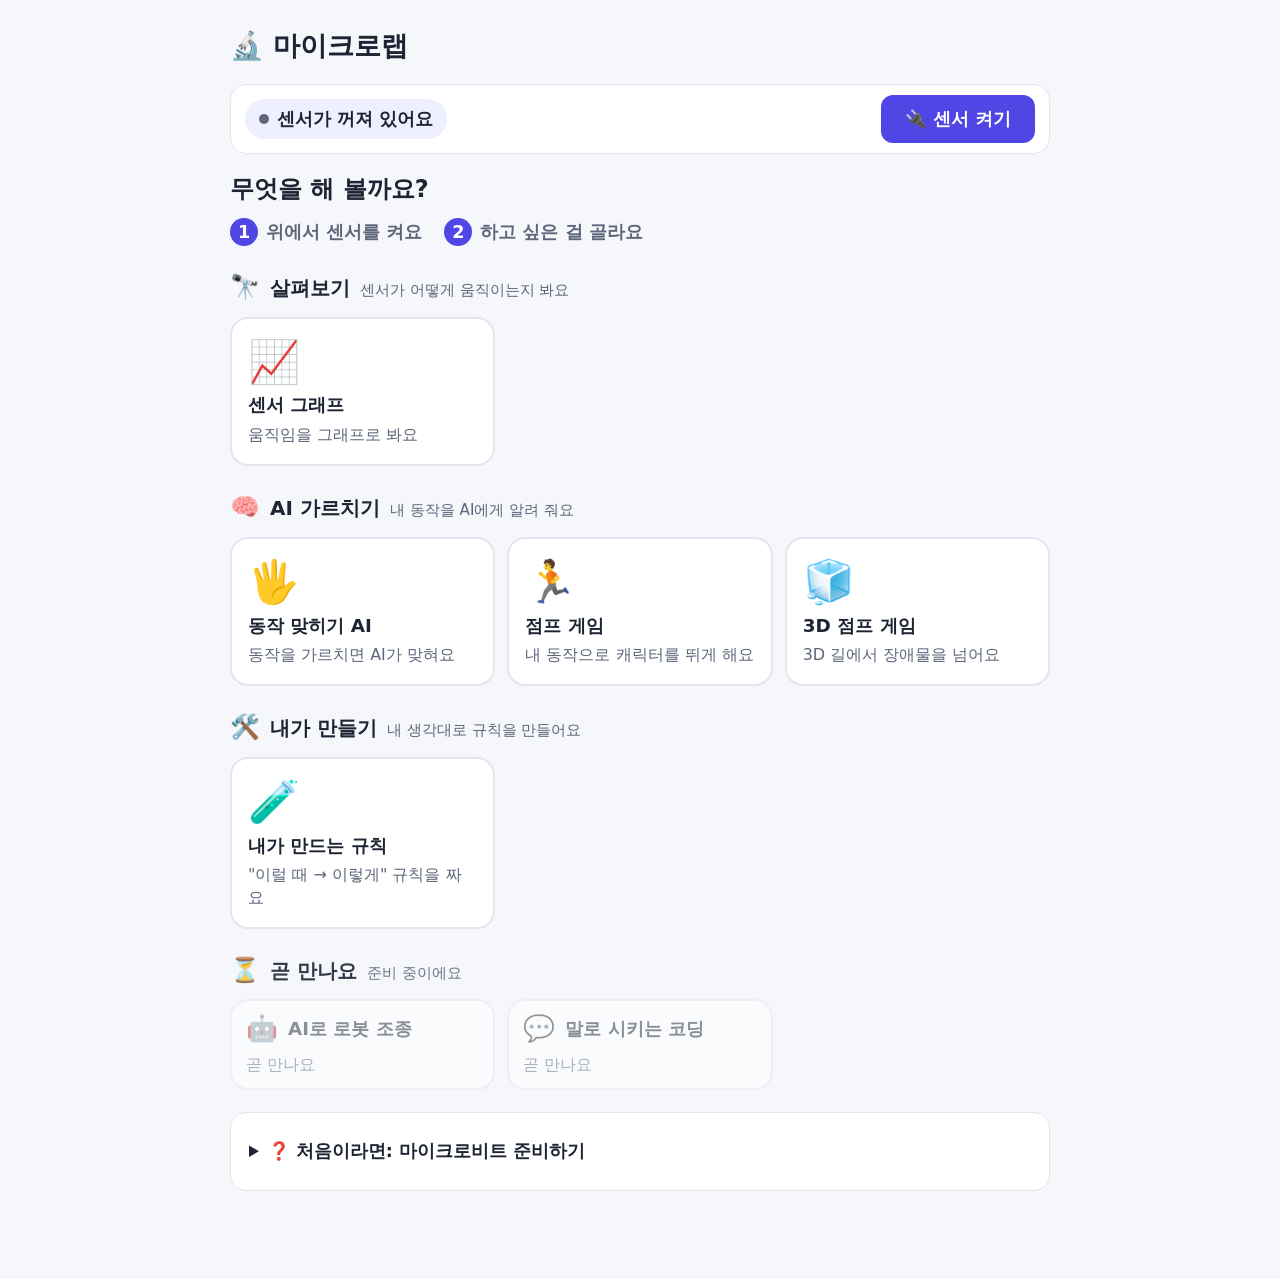
==== index.html @ 7e8e9c6b "microlab 첫 올리기 Co-Authored-By: Claude Sonnet 5.5 <noreply@anthropic.com>" ====
<!doctype html>
<html lang="ko">
<head>
<meta charset="utf-8">
<meta name="viewport" content="width=device-width, initial-scale=1">
<title>마이크로랩</title>
<link rel="stylesheet" href="css/style.css">
</head>
<body>
<main>
  <header class="app-head">
    <h1><a href="#/">🔬 마이크로랩</a></h1>
    <a id="crumb" class="crumb" href="#/" hidden>← 처음으로</a>
  </header>

  <section class="sensorbar" aria-label="센서 켜기">
    <div class="sensorbar-row">
      <span id="status" class="status" role="status">센서가 꺼져 있어요</span>
      <button id="btn-start" class="start-btn" aria-expanded="false" aria-controls="connect-pick">🔌 센서 켜기</button>
      <button id="btn-disconnect" class="ghost" hidden>연결 끊기</button>
    </div>
    <div id="connect-pick" class="connect-pick" hidden>
      <p class="pick-title">어떻게 켤까요?</p>
      <div class="pick-grid">
        <button id="btn-connect" class="pick"><span class="em">🔌</span><b>USB로 켜기</b><small>케이블로 연결해요</small></button>
        <button id="btn-ble" class="pick"><span class="em">📶</span><b>블루투스로 켜기</b><small>선 없이 연결해요 (v2만)</small></button>
        <button id="btn-sim" class="pick"><span class="em">🖱️</span><b>마우스로 해 보기</b><small>마이크로비트가 없어도 돼요</small></button>
      </div>
    </div>
  </section>
  <div id="msg" class="msg" role="status" hidden></div>
  <div id="sim-float" class="pad-float" hidden>
    <div class="pad-bar" id="pad-bar">🖱️ 연습 판 <button id="pad-fold" type="button" aria-expanded="true">접기</button></div>
    <div id="sim-pad" class="pad">
      <div class="pad-hint" id="pad-hint">🖱️ 여기서 마우스를<br>움직여 봐요</div>
      <div class="pad-scene" aria-hidden="true"><div class="pad-board" id="pad-board"><i class="btn-a"></i><i class="btn-b"></i></div></div>
      <div class="pad-dot" id="pad-dot" aria-hidden="true"></div>
      <div class="pad-state" id="pad-state" role="status">판 밖이에요 · 센서는 가만히 있어요</div>
    </div>
  </div>

  <div id="view"></div>

  <details id="setup" class="card">
    <summary>❓ 처음이라면: 마이크로비트 준비하기</summary>
    <ol>
      <li><a href="firmware/microlab.hex" download="microlab.hex">📥 프로그램 파일(microlab.hex) 받기</a>를 눌러 파일을 받아요.</li>
      <li>받은 파일을 마이크로비트(MICROBIT 드라이브)에 끌어다 놓아요. 화면에 하트가 깜빡이면 성공이에요.</li>
      <li>USB 케이블로 컴퓨터와 연결해요. (충전만 되는 케이블은 안 돼요)</li>
      <li>크롬이나 엣지에서 위의 "센서 켜기 → USB로 켜기"를 누르고 목록에서 마이크로비트를 골라요.</li>
    </ol>
    <p><b>📶 선 없이 쓰고 싶다면 (micro:bit v2만 가능)</b></p>
    <ol>
      <li><a href="firmware/microlab-ble.hex" download="microlab-ble.hex">📥 블루투스용 파일(microlab-ble.hex) 받기</a>를 눌러 마이크로비트(MICROBIT 드라이브)에 끌어다 놓아요.</li>
      <li>건전지 팩을 연결하고 켜요. (USB 케이블은 빼도 돼요)</li>
      <li>컴퓨터의 블루투스를 켜고, 크롬이나 엣지에서 위의 "센서 켜기 → 블루투스로 켜기"를 눌러 목록에서 "BBC micro:bit"를 골라요. 연결되면 하트가 깜빡여요.</li>
    </ol>
    <p class="small">컴퓨터가 괜찮은지 궁금하면 <a href="tools/device-check/">기기 점검 페이지</a>를 열어 보세요.</p>
  </details>
</main>
<script type="module" src="js/app.js"></script>
</body>
</html>
---- css/style.css ----
:root {
  --bg: #f6f7fb; --card: #fff; --text: #1d2433; --sub: #5d667a; --line: #e3e6ef;
  --ok: #16a34a; --warn: #d97706; --bad: #dc2626; --accent: #4f46e5; --accent-soft: #eef0ff;
}
@media (prefers-color-scheme: dark) {
  :root { --bg: #12141c; --card: #1b1e29; --text: #eceef5; --sub: #a0a8bd; --line: #2b3042;
    --accent: #818cf8; --accent-soft: #232748; }
}
* { box-sizing: border-box; }
body {
  margin: 0; padding: 24px 16px 72px; background: var(--bg); color: var(--text);
  font-family: -apple-system, "Apple SD Gothic Neo", "Noto Sans KR", system-ui, sans-serif;
  font-size: 1.1rem; line-height: 1.6;
}
main { max-width: 820px; margin: 0 auto; }
h1 { font-size: 1.7rem; margin: 0 0 4px; }
h2 { font-size: 1.2rem; margin: 0 0 10px; }
.lead { color: var(--sub); margin: 0 0 18px; }
.card { background: var(--card); border: 1px solid var(--line); border-radius: 16px; padding: 18px; margin-bottom: 16px; }

/* 단계 표시 */
.steps { display: grid; grid-template-columns: repeat(4, 1fr); gap: 8px; list-style: none; padding: 0; margin: 0 0 16px; }
.steps li { background: var(--card); border: 1px solid var(--line); border-radius: 12px; padding: 10px 6px;
  text-align: center; font-size: .95rem; color: var(--sub); }
.steps li b { display: block; font-size: 1.3rem; }
.steps li.current { border: 2px solid var(--accent); background: var(--accent-soft); color: var(--text); }
.steps li.locked { opacity: .55; }
.steps small { display: block; font-size: .75rem; }

/* 버튼 */
.actions { display: flex; flex-wrap: wrap; gap: 10px; margin-bottom: 12px; }
button {
  font: inherit; font-weight: 600; min-height: 48px; padding: 10px 20px; border-radius: 12px;
  border: 0; background: var(--accent); color: #fff; cursor: pointer;
}
button.ghost { background: transparent; color: var(--accent); border: 2px solid var(--accent); }
button:disabled { opacity: .45; cursor: default; }
button:focus-visible, summary:focus-visible { outline: 3px solid var(--accent); outline-offset: 2px; }

/* 상태 */
.status { display: inline-flex; align-items: center; gap: 8px; padding: 6px 14px; border-radius: 999px;
  background: var(--accent-soft); font-weight: 600; margin-bottom: 12px; }
.status::before { content: ""; width: 10px; height: 10px; border-radius: 50%; background: var(--sub); }
.status.on::before { background: var(--ok); }
.status.err::before { background: var(--bad); }
.msg { margin: 8px 0 12px; padding: 10px 14px; border-radius: 10px; background: var(--accent-soft); }
.msg.warn { border-left: 5px solid var(--warn); }
.msg.bad { border-left: 5px solid var(--bad); }

/* 그래프 */
canvas { width: 100%; height: 240px; display: block; background: var(--card); border: 1px solid var(--line); border-radius: 12px; }
.legend { display: flex; flex-wrap: wrap; gap: 6px 18px; margin: 10px 0 0; font-size: .95rem; }
.legend span::before { content: ""; display: inline-block; width: 14px; height: 4px; border-radius: 2px;
  margin-right: 6px; vertical-align: middle; background: var(--c); }
.legend b { font-family: ui-monospace, Menlo, monospace; display: inline-block; min-width: 4.5ch; text-align: right; }
.rate { color: var(--sub); font-size: .9rem; margin-top: 4px; }

/* 연습 모드 판 */
.pad { height: 220px; border: 3px dashed var(--accent); border-radius: 16px; background: var(--accent-soft);
  display: grid; place-items: center; text-align: center; color: var(--sub); margin-bottom: 12px; touch-action: none; user-select: none; }

details { margin-top: 8px; }
summary { cursor: pointer; font-weight: 600; padding: 6px 0; }
details ol { margin: 8px 0 0; padding-left: 22px; }
details li { margin-bottom: 6px; }
.small { color: var(--sub); font-size: .9rem; }
a { color: var(--accent); }

/* 앱 머리글, 연결 바 */
.app-head { display: flex; align-items: baseline; flex-wrap: wrap; gap: 4px 14px; margin-bottom: 12px; }
.app-head h1 a { color: inherit; text-decoration: none; }
.crumb { font-size: .95rem; }
[hidden] { display: none !important; }
/* 센서 켜기 바: 어느 화면에서나 맨 위에 얇게 */
.sensorbar { background: var(--card); border: 1px solid var(--line); border-radius: 16px; padding: 10px 14px; margin-bottom: 16px; }
.sensorbar-row { display: flex; flex-wrap: wrap; align-items: center; gap: 8px 12px; }
.sensorbar .status { margin-bottom: 0; }
.sensorbar .status.on { background: rgba(22, 163, 74, .16); }
.sensorbar .status.err { background: rgba(220, 38, 38, .14); }
.sensorbar .start-btn { margin-left: auto; font-size: 1.1rem; padding: 10px 24px; }
.sensorbar .start-btn[aria-expanded="true"] { background: var(--accent-soft); color: var(--accent); box-shadow: inset 0 0 0 2px var(--accent); }
.sensorbar #btn-disconnect { margin-left: auto; min-height: 40px; padding: 6px 16px; }
.connect-pick { margin-top: 12px; padding-top: 12px; border-top: 1px dashed var(--line); }
.pick-title { margin: 0 0 8px; font-weight: 700; }
.pick-grid { display: grid; grid-template-columns: repeat(3, 1fr); gap: 10px; }
button.pick { display: flex; flex-direction: column; align-items: center; gap: 2px; padding: 14px 10px; min-height: 110px;
  background: var(--accent-soft); color: var(--text); border: 2px solid transparent; text-align: center; }
button.pick:hover { border-color: var(--accent); }
button.pick .em { font-size: 2rem; line-height: 1.2; }
button.pick small { color: var(--sub); font-weight: 400; font-size: .9rem; line-height: 1.3; }
@media (max-width: 560px) {
  .pick-grid { grid-template-columns: 1fr; }
  button.pick { flex-direction: row; justify-content: flex-start; gap: 12px; min-height: 64px; text-align: left; padding: 10px 14px; }
  button.pick .em { font-size: 1.8rem; }
  button.pick b, button.pick small { display: block; }
  .sensorbar .start-btn, .sensorbar #btn-disconnect { margin-left: 0; }
}

/* 홈: 묶음과 모드 카드 */
.home-title { font-size: 1.5rem; margin: 4px 0 10px; }
.howto { display: flex; flex-wrap: wrap; gap: 8px 22px; list-style: none; padding: 0; margin: 0 0 22px; color: var(--sub); }
.howto li { display: flex; align-items: center; gap: 8px; font-weight: 600; }
.howto b { display: grid; place-items: center; width: 28px; height: 28px; border-radius: 50%; background: var(--accent); color: #fff; }
.group { margin-bottom: 22px; }
.group-head { display: flex; flex-wrap: wrap; align-items: baseline; gap: 2px 10px; margin-bottom: 10px; }
.group-head .em { font-size: 1.5rem; }
.group-head h3 { margin: 0; font-size: 1.25rem; }
.group-head small { color: var(--sub); font-size: .95rem; }
.modes { display: grid; grid-template-columns: repeat(auto-fill, minmax(220px, 1fr)); gap: 12px; }
.mode-card { display: flex; flex-direction: column; gap: 4px; padding: 18px 16px; min-height: 140px; border-radius: 18px;
  background: var(--card); border: 2px solid var(--line); color: var(--text); text-decoration: none; }
a.mode-card:hover { border-color: var(--accent); background: var(--accent-soft); transform: translateY(-2px); }
a.mode-card { transition: transform .12s, background .12s, border-color .12s; }
a.mode-card:focus-visible { outline: 3px solid var(--accent); outline-offset: 2px; }
.mode-card .em { font-size: 2.6rem; line-height: 1.2; }
.mode-card b { font-size: 1.15rem; }
.mode-card small { color: var(--sub); font-size: 1rem; line-height: 1.4; }
.mode-card.locked { opacity: .55; }
.group-soon { opacity: .9; }
.group-soon .mode-card { min-height: 0; padding: 12px 14px; flex-direction: row; align-items: center; gap: 10px; flex-wrap: wrap; }
.group-soon .mode-card .em { font-size: 1.6rem; }

/* 제스처 모드 */
.gest-row { display: flex; flex-wrap: wrap; align-items: center; justify-content: space-between; gap: 8px 12px;
  padding: 10px 0; border-bottom: 1px solid var(--line); }
.gest-name { display: flex; flex-direction: column; }
.gest-add { display: flex; flex-wrap: wrap; gap: 10px; margin-top: 12px; }
input[type=text], select { font: inherit; min-height: 44px; padding: 6px 12px; border-radius: 10px;
  border: 2px solid var(--line); background: var(--card); color: var(--text); }
input[type=text] { flex: 1 1 200px; }
.act-row { display: flex; align-items: center; gap: 10px; margin-bottom: 8px; }
.act-row input[type=checkbox] { width: 22px; height: 22px; }
.score { font-size: 2.4rem; font-weight: 800; }
.score.good { color: var(--ok); }
.score.low { color: var(--warn); }
.tablewrap { overflow-x: auto; }
table.matrix { border-collapse: collapse; margin: 8px 0; }
table.matrix th, table.matrix td { border: 1px solid var(--line); padding: 6px 12px; text-align: center; }
table.matrix td.hit { background: rgba(22, 163, 74, .18); font-weight: 700; }
table.matrix td.miss { background: rgba(220, 38, 38, .2); font-weight: 700; }
.live-label { font-size: 2.2rem; font-weight: 800; min-height: 3.2rem; }
.live-label.unknown { color: var(--sub); }
.bar { height: 14px; border-radius: 7px; background: var(--accent-soft); overflow: hidden; margin: 6px 0; }
.bar i { display: block; height: 100%; width: 0; background: var(--accent); transition: width .15s; }

@media (max-width: 520px) {
  .steps { grid-template-columns: repeat(2, 1fr); }
}

/* 내가 만드는 규칙 모드 */
main:has(.rules-page) { max-width: 1120px; }
.rules-page .card { margin-bottom: 14px; }
.rules-top { display: flex; align-items: center; justify-content: space-between; gap: 10px; flex-wrap: wrap; margin-bottom: 10px; }
.rules-top h2 { margin: 0; font-size: 1.4rem; }
.rules-top button { min-height: 40px; padding: 6px 16px; }

/* 시작 가이드 */
.guide { border: 2px solid var(--accent); background: var(--accent-soft); }
.guide h3 { margin: 0 0 8px; font-size: 1.15rem; }
.guide-steps { display: grid; grid-template-columns: repeat(3, 1fr); gap: 10px; list-style: none; margin: 10px 0; padding: 0; }
.guide-steps li { background: var(--card); border-radius: 12px; padding: 12px; border: 1px solid var(--line); }
.guide-steps b { display: inline-grid; place-items: center; width: 28px; height: 28px; border-radius: 50%;
  background: var(--accent); color: #fff; margin-right: 6px; }
.guide-steps span { display: block; margin-top: 4px; font-size: .95rem; }
.guide-try { background: var(--card); border-radius: 12px; padding: 12px; border: 1px solid var(--line); margin-top: 10px; }
.guide-try pre { margin: 8px 0; padding: 10px 12px; border-radius: 10px; background: #1e2233; color: #e6e9f5;
  font: 14px/1.6 ui-monospace, Menlo, Consolas, monospace; overflow-x: auto; }

/* 번호 달린 제목 */
.step-title { display: flex; align-items: center; gap: 10px; margin: 0 0 8px; font-size: 1.15rem; }
.step-title b { display: inline-grid; place-items: center; width: 30px; height: 30px; border-radius: 50%;
  background: var(--accent); color: #fff; font-size: .95rem; flex: none; }
.step-title small { font-weight: 400; color: var(--sub); font-size: .9rem; }

/* 미션 */
.mission-chips { display: flex; flex-wrap: wrap; gap: 8px; }
.mission-chips button { min-height: 40px; padding: 6px 14px; }
.mission-chips button.picked { background: var(--accent); color: #fff; }
.mission-detail { margin-top: 10px; }
.mission-detail p { margin: 0 0 6px; }
.mission-detail ul { margin: 4px 0 0; padding-left: 22px; }
.mission-detail:empty { display: none; }

/* 두 칸 배치: 왼쪽 = 보기/결과, 오른쪽 = 쓰기 */
.rules-grid { display: grid; grid-template-columns: minmax(0, 1fr) minmax(0, 1fr); gap: 14px; align-items: start; }
@media (max-width: 860px) { .rules-grid, .guide-steps { grid-template-columns: 1fr; } }
.rules-col { display: flex; flex-direction: column; }

/* 그래프 + 연결 전 안내 */
.chart-wrap { position: relative; }
.chart-wrap canvas { height: 220px; }
.chart-empty { position: absolute; inset: 0; display: flex; flex-direction: column; align-items: center; justify-content: center;
  gap: 10px; text-align: center; padding: 12px; border-radius: 12px; background: color-mix(in srgb, var(--card) 92%, transparent); }
.chart-empty p { margin: 0; font-weight: 600; }
.chart-empty .actions { justify-content: center; margin: 0; }

/* 실행 줄 */
.runbar { display: flex; align-items: center; flex-wrap: wrap; gap: 10px; margin: 0 0 10px; }
.runbar button { min-height: 52px; font-size: 1.1rem; padding: 10px 26px; }
.run-pill { margin-left: auto; padding: 6px 14px; border-radius: 999px; background: var(--accent-soft); font-weight: 600; font-size: .95rem; }
.run-pill.on { background: #dcfce7; color: #166534; }

/* 코드 조각 */
.snip-group { display: flex; flex-wrap: wrap; align-items: center; gap: 6px; margin: 6px 0; }
.snip-group > span { font-size: .85rem; font-weight: 700; color: var(--sub); min-width: 3.2em; }
.snip-group button { min-height: 36px; padding: 3px 12px; font-size: .95rem; }

/* 코드 에디터 (줄 번호 + 어두운 배경) */
.editor { display: flex; border-radius: 12px; overflow: hidden; background: #1e2233; border: 2px solid #1e2233; }
.editor:focus-within { border-color: var(--accent); }
.editor .gutter { margin: 0; padding: 12px 8px; text-align: right; color: #7a839e; background: #181b29; user-select: none;
  font: 15px/1.6 ui-monospace, Menlo, Consolas, monospace; overflow: hidden; min-width: 3ch; white-space: pre; }
.code-edit { flex: 1; min-width: 0; min-height: 300px; padding: 12px; border: 0; resize: vertical; tab-size: 2;
  background: transparent; color: #e6e9f5; caret-color: #fff; white-space: pre; overflow: auto;
  font: 15px/1.6 ui-monospace, Menlo, Consolas, monospace; }
.code-edit:focus { outline: none; }

/* 단계 탭 */
.tabbar { position: sticky; top: 0; z-index: 20; display: flex; align-items: center; gap: 8px; flex-wrap: wrap; padding: 8px 0; margin-bottom: 10px; background: var(--bg); }
.tabbar button { display: inline-flex; align-items: center; gap: 8px; min-height: 46px; padding: 6px 18px; border-radius: 999px; font-size: 1.05rem;
  background: var(--card); color: var(--text); border: 2px solid var(--line); }
.tabbar button b { display: inline-grid; place-items: center; width: 26px; height: 26px; border-radius: 50%; background: var(--accent-soft); color: var(--accent); font-size: .9rem; }
.tabbar button.on { background: var(--accent); border-color: var(--accent); color: #fff; }
.tabbar button.on b { background: #fff; color: var(--accent); }
.tab-pill { margin-left: auto; }
.predict-input { width: 100%; font: inherit; padding: 10px 12px; border-radius: 10px; border: 2px solid var(--line); background: var(--card); color: var(--text); }
.predict-input:focus { outline: none; border-color: var(--accent); }
.predict-bar { margin-bottom: 10px; padding: 8px 10px; border-radius: 12px; background: var(--accent-soft); }
.predict-bar label { display: flex; align-items: center; gap: 8px; font-weight: 700; white-space: nowrap; }
.predict-bar .predict-input { padding: 6px 10px; font-weight: 400; }
.rules-page[data-step="1"] .card-predict { display: block; }
.rules-page[data-step="2"] .card-predict, .rules-page[data-step="3"] .card-predict { display: none; }
.subtabs { display: flex; gap: 8px; margin-bottom: 10px; }
.subtabs button { min-height: 38px; padding: 4px 14px; font-size: .95rem; }
.subtabs button.on { background: var(--accent); border-color: var(--accent); color: #fff; }
.step-nav { display: flex; flex-wrap: wrap; gap: 10px; justify-content: flex-end; margin: 4px 0 18px; }
.step-nav button { min-height: 48px; padding: 8px 22px; font-size: 1.05rem; }
.rules-page [data-only] { display: none; }
.rules-page[data-step="1"] [data-only="1"], .rules-page[data-step="2"] [data-only="2"], .rules-page[data-step="3"] [data-only="3"] { display: flex; }
/* 1단계: 미션 + 큰 그래프 */
.rules-page[data-step="1"] .card-result, .rules-page[data-step="1"] .rules-col-code, .rules-page[data-step="1"] .card-notes { display: none; }
.rules-page[data-step="1"] .rules-grid { grid-template-columns: 1fr; }
.rules-page[data-step="1"] .chart-wrap canvas { height: 300px; }
/* 2단계: 작은 그래프 + 결과 / 코드 */
.rules-page[data-step="2"] .card-mission, .rules-page[data-step="2"] .card-notes { display: none; }
.rules-page[data-step="2"] .chart-wrap canvas { height: 160px; }
.rules-page[data-step="2"] .tab-pill { display: none; }
/* 3단계: 실험 노트 */
.rules-page[data-step="3"] .card-mission, .rules-page[data-step="3"] .rules-grid { display: none; }
@media (max-width: 520px) { .tabbar button { padding: 6px 12px; font-size: .95rem; } .tab-pill { margin-left: 0; } }

/* 쓸 수 있는 값 도움말 */
.help-title { margin: 14px 0 6px; font-size: 1rem; }
.help-title small { font-weight: 400; color: var(--sub); }
.help-group { margin-top: 8px; border: 1px solid var(--line, #dfe3f0); border-radius: 12px; background: var(--card); overflow: hidden; }
.help-group > summary { padding: 10px 12px; font-weight: 700; cursor: pointer; background: var(--accent-soft); }
.help-group > :not(summary) { margin-left: 12px; margin-right: 12px; }
.help-intro { margin-top: 10px; margin-bottom: 8px; color: var(--sub); font-size: .93rem; line-height: 1.55; }
.help-terms { display: grid; grid-template-columns: max-content 1fr; gap: 6px 12px; align-items: baseline; font-size: .93rem; }
.help-terms .mean { font-weight: 600; }
.help-terms .note { grid-column: 2; margin-top: -4px; color: var(--sub); font-size: .85rem; }
.help code { background: var(--accent-soft); padding: 1px 7px; border-radius: 6px; font-family: ui-monospace, Menlo, monospace; color: var(--text); white-space: nowrap; }
.help-eg-title { margin-top: 12px; font-weight: 700; font-size: .9rem; }
.help-eg { display: flex; flex-wrap: wrap; gap: 6px 12px; align-items: center; margin-top: 6px; }
.help-eg:last-child { margin-bottom: 12px; }
.help-eg pre { margin: 0; padding: 8px 12px; border-radius: 10px; background: #1d2033; color: #e6e9f5; font: 14px/1.5 ui-monospace, Menlo, monospace; }
.help-eg-side { flex: 1; min-width: 170px; display: flex; flex-direction: column; align-items: flex-start; gap: 6px; font-size: .9rem; }
.help-eg-side button { min-height: 32px; padding: 0 12px; font-size: .85rem; }
.help-leds { display: flex; flex-wrap: wrap; gap: 12px; }
.help-led { display: flex; flex-direction: column; align-items: center; gap: 4px; font-size: .85rem; }
.led-mini { display: grid; grid-template-columns: repeat(5, 11px); gap: 3px; padding: 7px; border-radius: 8px; background: #1d2433; }
.led-mini i { width: 11px; height: 11px; border-radius: 3px; background: #333c52; }
.led-mini i.on { background: #ff4d4d; }

/* 결과: LED + 말풍선 */
.rules-out { display: flex; flex-wrap: wrap; gap: 16px 24px; align-items: flex-start; }
.led-grid { display: grid; grid-template-columns: repeat(5, 40px); gap: 7px; padding: 16px; border-radius: 16px; background: #1d2433; }
.led-grid i { width: 40px; height: 40px; border-radius: 8px; background: #333c52; transition: background .08s, box-shadow .08s; }
.led-grid i.on { background: #ff4d4d; box-shadow: 0 0 14px #ff4d4daa; }
.rules-log { flex: 1; min-width: 180px; list-style: none; margin: 0; padding: 0; display: flex; flex-direction: column; gap: 6px; min-height: 6em; }
.rules-log li { align-self: flex-start; padding: 6px 12px; border-radius: 14px 14px 14px 4px; background: var(--accent-soft); }
.rules-log:empty::before { content: "말하기(\"…\")를 쓰면 여기에 말풍선이 나와요."; color: var(--sub); font-size: .9rem; }
.err-line { font-family: ui-monospace, Menlo, monospace; }

/* 시도 기록 */
.note-form { display: grid; gap: 8px; margin: 8px 0; }
.note-field { display: grid; gap: 2px; font-size: .9rem; font-weight: 600; }
.note-field input { font: inherit; font-weight: 400; padding: 8px 10px; border-radius: 10px; border: 1px solid var(--line);
  background: var(--card); color: var(--text); }
.note-intro { padding: 10px 12px; border-radius: 12px; background: var(--accent-soft); }
.note-intro p { margin: 0 0 4px; line-height: 1.55; }
.note-intro p:last-child { margin: 0; }
.note-for { font-weight: 700; color: var(--accent); }
.note-field small { font-weight: 400; color: var(--sub); }
.note-codebox summary { cursor: pointer; font-size: .9rem; color: var(--sub); }
.note-code { margin: 6px 0 0; padding: 10px 12px; border-radius: 10px; background: #1d2033; color: #e6e9f5; font: 13px/1.5 ui-monospace, Menlo, monospace; overflow: auto; max-height: 160px; }
.versions { list-style: none; margin: 8px 0; padding: 0; display: flex; flex-direction: column; gap: 6px; }
.versions li { display: flex; flex-wrap: wrap; gap: 6px; align-items: center; }
.versions li button { min-height: 36px; padding: 3px 12px; font-size: .95rem; }
.versions li.picked > button.ghost { background: var(--accent-soft); }

/* 연습 판: 화면에 떠 있는 작은 창 (모든 모드 공통) */
.pad-float { position: fixed; right: 16px; bottom: 16px; width: 260px; z-index: 50; background: var(--card);
  border: 2px solid var(--accent); border-radius: 14px; box-shadow: 0 8px 24px rgba(0, 0, 0, .22); overflow: hidden; }
.pad-bar { display: flex; align-items: center; justify-content: space-between; gap: 8px; padding: 4px 6px 4px 12px;
  background: var(--accent); color: #fff; font-weight: 700; font-size: .9rem; cursor: grab; touch-action: none; user-select: none; }
.pad-bar.dragging { cursor: grabbing; }
.pad-bar button { min-height: 28px; padding: 0 10px; font-size: .85rem; background: rgba(255, 255, 255, .22); border-radius: 8px; }
.pad-float .pad { height: 150px; margin: 0; border: 0; border-radius: 0; font-size: .85rem; padding: 6px; }
.pad-float.folded .pad { display: none; }
@media (max-width: 520px) { .pad-float { width: 200px; right: 8px; bottom: 8px; } .pad-float .pad { height: 110px; } }

/* ---------- 코딩 방식 + 블록 편집기 ---------- */
.level-switch { display: grid; grid-template-columns: repeat(3, 1fr); gap: 8px; margin: 0 0 12px; }
.level-switch button { display: flex; flex-direction: column; align-items: center; gap: 2px; min-height: 58px; padding: 8px 6px; border-radius: 14px; line-height: 1.25; text-align: center; }
.level-switch button b { font-size: .98rem; }
.level-switch button small { font-size: .78rem; font-weight: 500; opacity: .85; }
.level-switch button.on { background: var(--accent); border-color: var(--accent); color: #fff; box-shadow: 0 4px 12px rgba(79, 70, 229, .28); }
.level-switch button:disabled { opacity: .4; }
@media (max-width: 520px) { .level-switch button small { display: none; } .level-switch button { min-height: 46px; } }

.rules-page .only-blocks, .rules-page .only-bridge { display: none; }
.rules-page[data-level="bridge"] .only-blocks, .rules-page[data-level="block"] .only-blocks { display: block; }
.rules-page[data-level="bridge"] .runbar .only-blocks, .rules-page[data-level="block"] .runbar .only-blocks { display: inline-block; }
.rules-page[data-level="bridge"] .only-bridge { display: block; }
.rules-page[data-level="block"] .only-text, .rules-page[data-level="bridge"] .only-text { display: none; }
.rules-page[data-level="block"] .editor { display: none; }
.rules-page[data-level="bridge"] .code-edit { min-height: 150px; height: 190px; background: #232842; color: #cfd5ee; cursor: default; }

.block-steps { display: flex; flex-wrap: wrap; gap: 6px 14px; margin: 0 0 8px; padding: 0; list-style: none; font-size: .88rem; color: var(--sub); }
.block-steps li { display: flex; align-items: center; gap: 6px; }
.block-steps b { display: inline-grid; place-items: center; width: 22px; height: 22px; border-radius: 50%; background: var(--accent-soft); color: var(--accent); font-size: .8rem; }
.blocks-host { position: relative; height: clamp(380px, 62vh, 560px); border: 2px solid var(--line); border-radius: 14px; overflow: hidden; background: var(--bg); }
.blocks-host:focus-within { border-color: var(--accent); }
.blocks-loading { margin: 0; padding: 40px 16px; text-align: center; color: var(--sub); }
.code-cap { margin: 10px 0 6px; font-size: .88rem; color: var(--sub); }
.blocks-host .blocklyToolboxCategory { padding: 2px 6px; }
.blocks-host .blocklyTreeLabel { font-size: .95rem; font-weight: 800; }

/* 블록 방식에서는 작업 영역이 넓어야 해서 오른쪽 칸을 더 크게 쓴다 */
.rules-page[data-step="2"][data-level="block"] .rules-grid,
.rules-page[data-step="2"][data-level="bridge"] .rules-grid { grid-template-columns: minmax(0, 2fr) minmax(0, 3fr); }
@media (max-width: 860px) {
  .rules-page[data-step="2"][data-level="block"] .rules-grid,
  .rules-page[data-step="2"][data-level="bridge"] .rules-grid { grid-template-columns: 1fr; }
}
.rules-page:not([data-level="text"]) .help-eg-side button { display: none; }
.blocks-host .blocklyToolboxCategory { padding: 5px 8px; margin: 2px 0; }
.blocks-host .blocklyToolboxCategory .blocklyTreeLabel { padding-left: 2px; }

/* 연습 판 위의 마우스 점, 기울어지는 마이크로비트, 상태 글 */
.pad { position: relative; overflow: hidden; cursor: crosshair; }
.pad.inside { border-style: solid; background: color-mix(in srgb, var(--accent-soft) 70%, var(--card)); }
.pad > * { pointer-events: none; }
.pad-hint { position: absolute; top: 8px; left: 0; right: 0; line-height: 1.35; font-weight: 600; }
.pad-scene { position: absolute; inset: 0; display: grid; place-items: center; padding-top: 14px; perspective: 360px; }
.pad-board { position: relative; width: 76px; height: 62px; border-radius: 10px; background: #1e2233;
  box-shadow: 0 6px 14px rgba(0, 0, 0, .28); transition: box-shadow .15s;
  background: radial-gradient(circle, #ff5d73 0 3px, transparent 3.5px) center / 11px 11px space content-box content-box, #1e2233;
  padding: 12px 10px; }
.pad-board i { position: absolute; top: 50%; width: 11px; height: 11px; margin-top: -5px; border-radius: 50%; background: #f0f1f7; }
.pad-board .btn-a { left: -4px; }
.pad-board .btn-b { right: -4px; }
.pad.shaking .pad-board { box-shadow: 0 0 0 4px var(--warn), 0 6px 14px rgba(0, 0, 0, .28); }
.pad-dot { position: absolute; left: 0; top: 0; width: 22px; height: 22px; margin: -11px 0 0 -11px; border-radius: 50%;
  background: var(--accent); border: 3px solid #fff; box-shadow: 0 0 0 3px var(--accent), 0 2px 8px rgba(0, 0, 0, .35);
  opacity: 0; transition: opacity .15s; will-change: transform; }
.pad-state { position: absolute; left: 0; right: 0; bottom: 6px; font-size: .9rem; font-weight: 700; color: var(--sub); }
.pad-state[data-kind="tilt"] { color: var(--accent); }
.pad-state[data-kind="shake"] { color: var(--warn); }
.pad-state[data-kind="still"] { color: var(--ok); }
.pad-float .pad-hint, .pad-float .pad-state { font-size: .85rem; }
@media (max-width: 520px) {
  .pad-float .pad-board { width: 56px; height: 46px; padding: 8px 7px; background-size: 8px 8px; }
  .pad-float .pad-hint { top: 4px; line-height: 1.2; font-size: .75rem; }
  .pad-float .pad-state { font-size: .75rem; bottom: 3px; }
}

/* ---- 규칙 쓰기 카드 정리 (B단계) ---- */
.code-head { display: flex; align-items: center; justify-content: space-between; gap: 10px; }
.code-head .step-title { margin-bottom: 8px; }
.full-close { min-height: 40px; padding: 4px 16px; margin-bottom: 8px; }
.predict-bar { margin-bottom: 8px; padding: 6px 10px; }
/* 방식 고르기: 큰 버튼 3개 → 작은 칩 */
.level-switch { display: flex; flex-wrap: wrap; gap: 6px; margin: 0 0 10px; }
.level-switch button { flex-direction: row; min-height: 40px; padding: 4px 14px; border-radius: 999px; font-size: .95rem; }
.level-switch button small { display: none; }
/* 실행 줄: 실행이 가장 크고, 나머지는 작게 */
.runbar { gap: 8px; }
.runbar button.ghost, .more-menu summary { min-height: 52px; padding: 8px 16px; font-size: 1rem; }
.more-menu { position: relative; }
.more-menu summary { display: inline-flex; align-items: center; justify-content: center; min-width: 52px; list-style: none; cursor: pointer;
  border: 2px solid var(--accent); border-radius: 12px; color: var(--accent); font-weight: 800; font-size: 1.3rem; padding: 0 12px; }
.more-menu summary::-webkit-details-marker { display: none; }
.more-menu[open] summary { background: var(--accent-soft); }
.more-pop { position: absolute; z-index: 30; left: 0; top: calc(100% + 6px); min-width: 210px; display: flex; flex-direction: column; gap: 6px;
  padding: 8px; border-radius: 14px; background: var(--card); border: 1px solid var(--line); box-shadow: 0 10px 28px rgba(0, 0, 0, .22); }
.more-pop button { width: 100%; text-align: left; min-height: 46px; }
.help-back { min-height: 44px; }
/* 접어 두는 보조 줄 */
.snip-fold, .key-tips { margin: 8px 0 0; }
.snip-fold summary, .key-tips summary { font-size: .95rem; color: var(--sub); }
.snip-fold summary small { font-weight: 400; margin-left: 6px; }
.block-wrap.started .block-steps { display: none; }

/* ---- ⛶ 크게 보기 ---- */
.full-strip { display: none; }
.card-code.is-full { position: fixed; inset: 0; z-index: 100; margin: 0 !important; border: 0; border-radius: 0; padding: 12px 18px 14px;
  background: var(--bg); display: flex; flex-direction: column; overflow: auto; }
.card-code.is-full [data-pane="code"] { flex: 1; min-height: 0; display: grid; grid-template-columns: minmax(0, 1fr);
  grid-template-rows: auto auto minmax(0, 1fr) auto auto auto auto; gap: 8px; align-content: stretch; }
.rules-page[data-level="bridge"] .card-code.is-full [data-pane="code"] { grid-template-columns: minmax(0, 3fr) minmax(0, 2fr); }
.card-code.is-full .runbar { grid-column: 1 / -1; grid-row: 1; margin: 0; }
.card-code.is-full [data-dirty] { grid-column: 1 / -1; grid-row: 2; margin: 0; }
.rules-page[data-level] .card-code.is-full .block-wrap { grid-column: 1; grid-row: 3; min-height: 0; display: flex; flex-direction: column; }
.card-code.is-full .blocks-host { flex: 1; height: auto; min-height: 0; }
.card-code.is-full .editor { grid-column: 1 / -1; grid-row: 3; min-height: 0; height: 100%; }
.rules-page[data-level="bridge"] .card-code.is-full .editor { grid-column: 2; }
.rules-page[data-level] .card-code.is-full .code-edit { height: auto; min-height: 0; resize: none; font-size: 16px; }
.card-code.is-full .code-cap { display: none; }
.card-code.is-full .snip-fold { grid-column: 1 / -1; grid-row: 4; margin: 0; }
.card-code.is-full [data-error] { grid-column: 1 / -1; grid-row: 5; margin: 0; }
.card-code.is-full [data-balance] { grid-column: 1 / -1; grid-row: 6; margin: 0; }
.card-code.is-full .key-tips { grid-column: 1 / -1; grid-row: 7; margin: 0; }
.card-code.is-full [data-pane="help"] { overflow: auto; }
.card-code.is-full .predict-bar { display: none; }
.card-code.is-full .full-strip { display: flex; flex-wrap: wrap; align-items: center; gap: 8px 18px; margin-top: 10px; padding: 8px 12px;
  border-radius: 14px; background: var(--card); border: 1px solid var(--line); }
.led-grid.mini { grid-template-columns: repeat(5, 12px); gap: 3px; padding: 6px; border-radius: 8px; }
.led-grid.mini i { width: 12px; height: 12px; border-radius: 3px; }
.led-grid.mini i.on { box-shadow: 0 0 6px #ff4d4daa; }
.strip-vals { display: flex; flex-wrap: wrap; gap: 4px 14px; font-size: .95rem; color: var(--sub); }
.strip-vals b { font-family: ui-monospace, Menlo, monospace; color: var(--text); display: inline-block; min-width: 4ch; text-align: right; }
.strip-log { font-weight: 700; margin-left: auto; }
@media (max-width: 860px) {
  .rules-page[data-level="bridge"] .card-code.is-full [data-pane="code"] { grid-template-columns: minmax(0, 1fr); grid-template-rows: auto auto minmax(0, 3fr) minmax(0, 2fr) auto auto auto; }
  .rules-page[data-level="bridge"] .card-code.is-full .editor { grid-column: 1; grid-row: 4; }
}

.card-code.is-full [data-full]{display:none}

/* 동작 맞히기 AI: 3단계 */
.step-bar { display: flex; flex-wrap: wrap; gap: 8px; margin: 10px 0; }
.step-chip { display: inline-flex; align-items: center; gap: 8px; min-height: 48px; padding: 6px 16px; border-radius: 999px;
  border: 2px solid var(--accent, #4f46e5); background: transparent; color: inherit; font-size: 1.05rem; font-weight: 700; cursor: pointer; }
.step-chip span { display: inline-grid; place-items: center; width: 26px; height: 26px; border-radius: 50%; background: rgba(79,70,229,.15); }
.step-chip.on { background: var(--accent, #4f46e5); color: #fff; }
.step-chip.on span { background: rgba(255,255,255,.25); }
.gest-step[hidden] { display: none; }
.sub-h { margin: 18px 0 8px; font-size: 1.05rem; }

/* 동작 맞히기 AI: 준비 안내와 점수 풀이 */
.ready-note { margin: 12px 0 4px; padding: 10px 14px; border-radius: 10px; font-weight: 700; }
.ready-note.ok { background: rgba(22,163,74,.15); color: var(--ok); }
.ready-note.wait { background: rgba(217,119,6,.15); color: var(--warn); }
.step-nav button:disabled { opacity: .45; cursor: not-allowed; }
.eval-lines { margin: 8px 0; padding-left: 1.2em; line-height: 1.8; }
.mix-box { margin: 12px 0; padding: 12px 14px; border-radius: 10px; background: rgba(217,119,6,.12); }
.mix-box.good { background: rgba(22,163,74,.15); font-weight: 700; }
.mix-box ul { margin: 8px 0; padding-left: 1.2em; line-height: 2.1; }
button.mini { min-height: 36px; padding: 2px 12px; font-size: .9rem; }
.matrix-fold { margin-top: 12px; }
.matrix-fold summary { cursor: pointer; font-weight: 700; }
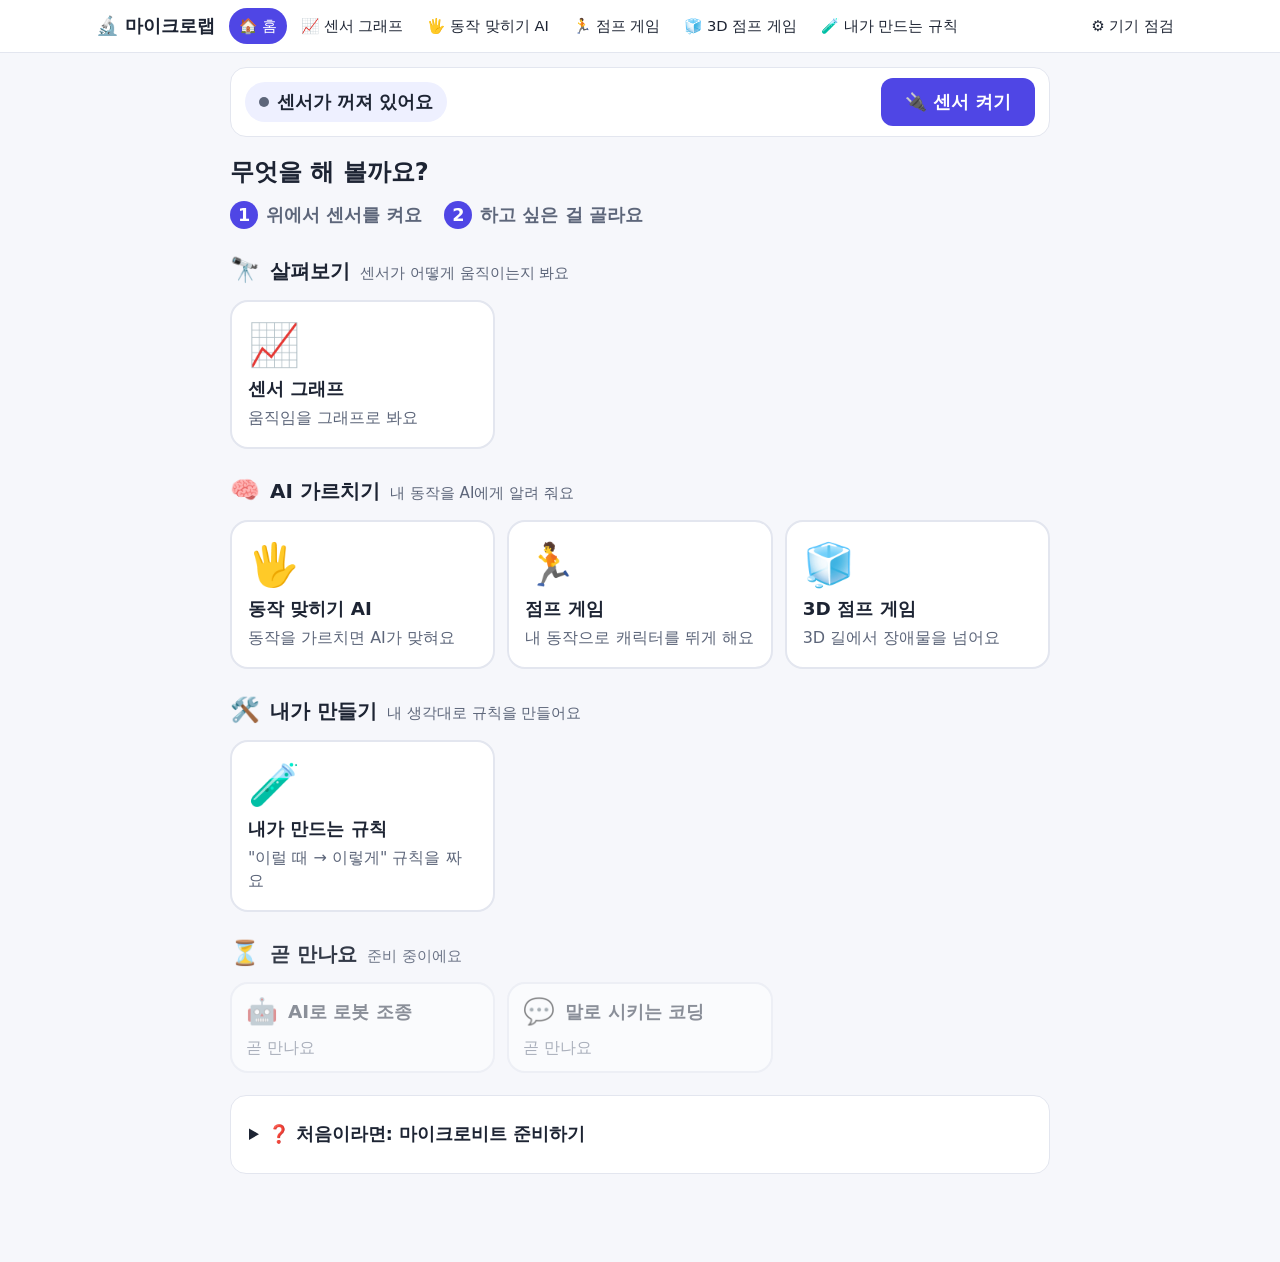
==== commit e3482c11: "AI 힌트(키 직접 입력·내장 AI·서버), 기기 점검 개선, 상단 메뉴바 추가 Co-Authored-By: Claude Sonnet 5.5 <noreply@anthropic.co" ====
--- a/index.html
+++ b/index.html
@@ -7,11 +7,14 @@
 <link rel="stylesheet" href="css/style.css">
 </head>
 <body>
+<header class="topnav" id="topnav">
+  <div class="topnav-in">
+    <a class="brand" href="#/">🔬 마이크로랩</a>
+    <button class="nav-toggle" data-nav-toggle aria-expanded="false" aria-controls="nav-menu">☰ 메뉴</button>
+    <nav class="nav-menu" id="nav-menu" data-nav-menu aria-label="메뉴"></nav>
+  </div>
+</header>
 <main>
-  <header class="app-head">
-    <h1><a href="#/">🔬 마이크로랩</a></h1>
-    <a id="crumb" class="crumb" href="#/" hidden>← 처음으로</a>
-  </header>
 
   <section class="sensorbar" aria-label="센서 켜기">
     <div class="sensorbar-row">
--- a/css/style.css
+++ b/css/style.css
@@ -461,3 +461,28 @@
 button.mini { min-height: 36px; padding: 2px 12px; font-size: .9rem; }
 .matrix-fold { margin-top: 12px; }
 .matrix-fold summary { cursor: pointer; font-weight: 700; }
+
+/* AI 힌트 */
+.hint-box { margin: 8px 0 12px; padding: 12px 14px; border-radius: 12px; background: var(--accent-soft); border: 1px solid var(--line); }
+.hint-text { margin: 0 0 8px; font-size: 1.05em; line-height: 1.6; white-space: pre-wrap; }
+.ai-set summary { cursor: pointer; color: var(--sub); }
+.ai-set label { display: block; margin: 8px 0; }
+.ai-set input { width: 100%; box-sizing: border-box; margin-top: 4px; }
+
+/* 맨 위 메뉴 바 */
+.topnav { position: sticky; top: 0; z-index: 20; background: var(--card); border-bottom: 1px solid var(--line); margin: -24px -16px 14px; }
+.topnav-in { max-width: 1120px; margin: 0 auto; padding: 8px 16px; display: flex; align-items: center; flex-wrap: wrap; gap: 6px 14px; }
+.brand { font-weight: 800; font-size: 1.15rem; color: var(--text); text-decoration: none; white-space: nowrap; }
+.nav-menu { display: flex; flex-wrap: wrap; gap: 4px; flex: 1; }
+.nav-menu a { padding: 6px 10px; border-radius: 999px; color: var(--text); text-decoration: none; font-size: .92rem; white-space: nowrap; }
+.nav-menu a:hover { background: var(--accent-soft); }
+.nav-menu a[aria-current="page"] { background: var(--accent); color: #fff; }
+.nav-menu .nav-right { margin-left: auto; }
+.nav-toggle { display: none; margin-left: auto; }
+@media (max-width: 760px) {
+  .nav-toggle { display: inline-block; }
+  .nav-menu { display: none; flex-basis: 100%; flex-direction: column; padding-bottom: 6px; }
+  .nav-menu.open { display: flex; }
+  .nav-menu a { padding: 10px 12px; border-radius: 10px; font-size: 1rem; }
+  .nav-menu .nav-right { margin-left: 0; }
+}
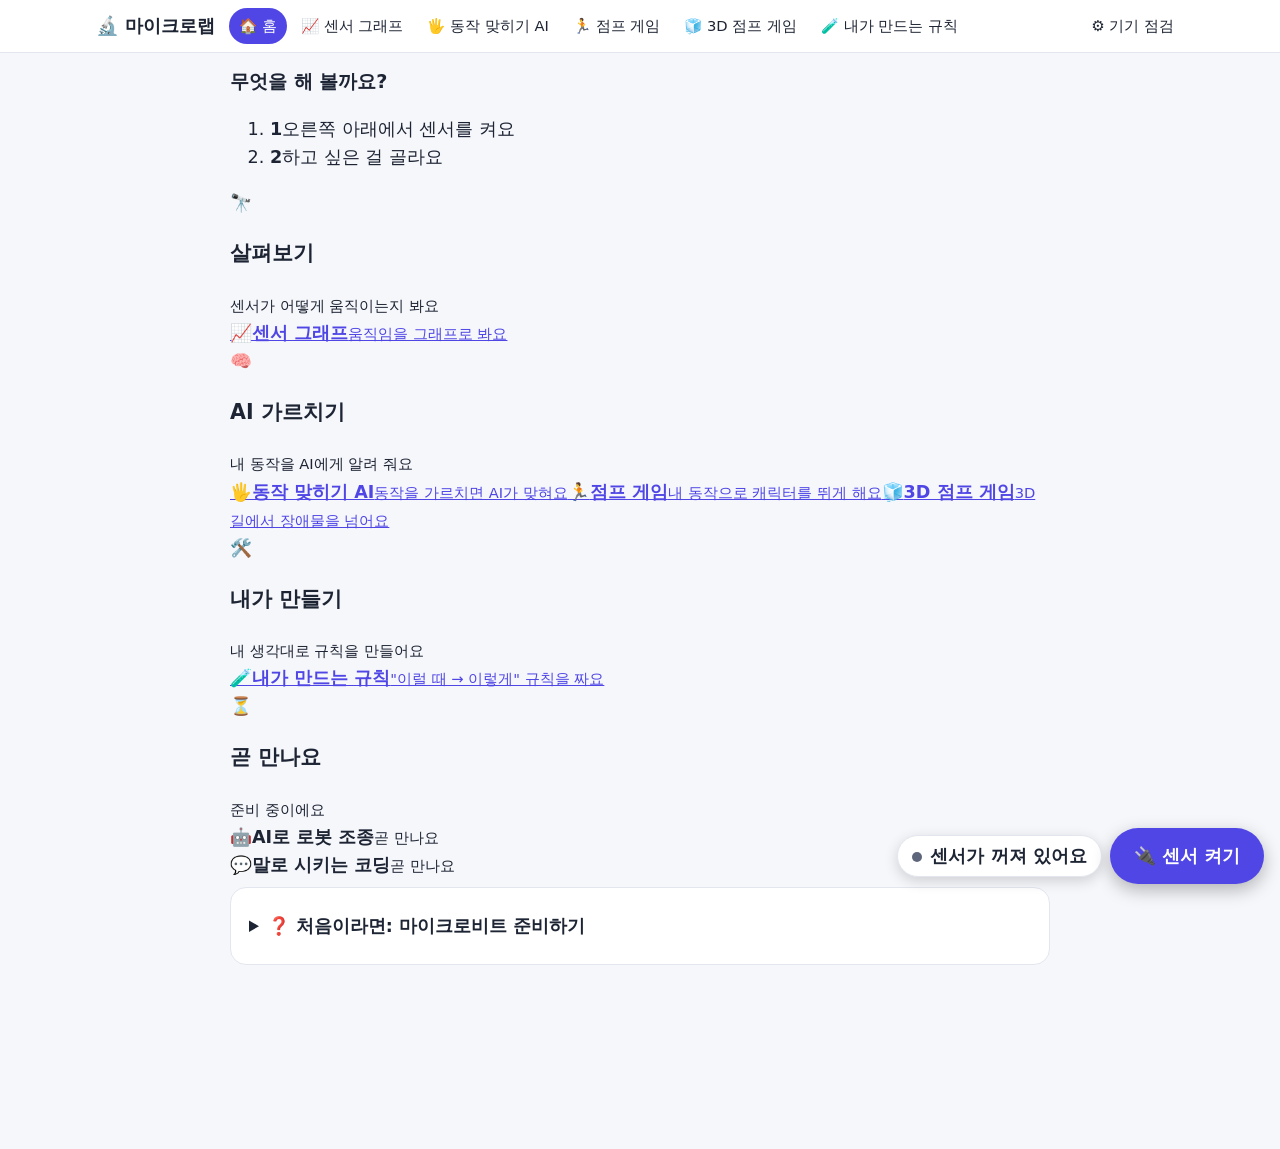
==== commit 856cb730: "센서 켜기를 오른쪽 아래 플로팅 버튼으로 변경, 연습 판은 왼쪽 아래로 이동 Co-Authored-By: Claude Sonnet 5.5 <noreply@anthropic.com>" ====
--- a/index.html
+++ b/index.html
@@ -33,7 +33,7 @@
   </section>
   <div id="msg" class="msg" role="status" hidden></div>
   <div id="sim-float" class="pad-float" hidden>
-    <div class="pad-bar" id="pad-bar">🖱️ 연습 판 <button id="pad-fold" type="button" aria-expanded="true">접기</button></div>
+    <div class="pad-bar" id="pad-bar">🖱️ 마우스 판 <button id="pad-fold" type="button" aria-expanded="true">접기</button></div>
     <div id="sim-pad" class="pad">
       <div class="pad-hint" id="pad-hint">🖱️ 여기서 마우스를<br>움직여 봐요</div>
       <div class="pad-scene" aria-hidden="true"><div class="pad-board" id="pad-board"><i class="btn-a"></i><i class="btn-b"></i></div></div>
@@ -50,13 +50,13 @@
       <li><a href="firmware/microlab.hex" download="microlab.hex">📥 프로그램 파일(microlab.hex) 받기</a>를 눌러 파일을 받아요.</li>
       <li>받은 파일을 마이크로비트(MICROBIT 드라이브)에 끌어다 놓아요. 화면에 하트가 깜빡이면 성공이에요.</li>
       <li>USB 케이블로 컴퓨터와 연결해요. (충전만 되는 케이블은 안 돼요)</li>
-      <li>크롬이나 엣지에서 위의 "센서 켜기 → USB로 켜기"를 누르고 목록에서 마이크로비트를 골라요.</li>
+      <li>크롬이나 엣지에서 오른쪽 아래의 "센서 켜기 → USB로 켜기"를 누르고 목록에서 마이크로비트를 골라요.</li>
     </ol>
     <p><b>📶 선 없이 쓰고 싶다면 (micro:bit v2만 가능)</b></p>
     <ol>
       <li><a href="firmware/microlab-ble.hex" download="microlab-ble.hex">📥 블루투스용 파일(microlab-ble.hex) 받기</a>를 눌러 마이크로비트(MICROBIT 드라이브)에 끌어다 놓아요.</li>
       <li>건전지 팩을 연결하고 켜요. (USB 케이블은 빼도 돼요)</li>
-      <li>컴퓨터의 블루투스를 켜고, 크롬이나 엣지에서 위의 "센서 켜기 → 블루투스로 켜기"를 눌러 목록에서 "BBC micro:bit"를 골라요. 연결되면 하트가 깜빡여요.</li>
+      <li>컴퓨터의 블루투스를 켜고, 크롬이나 엣지에서 오른쪽 아래의 "센서 켜기 → 블루투스로 켜기"를 눌러 목록에서 "BBC micro:bit"를 골라요. 연결되면 하트가 깜빡여요.</li>
     </ol>
     <p class="small">컴퓨터가 괜찮은지 궁금하면 <a href="tools/device-check/">기기 점검 페이지</a>를 열어 보세요.</p>
   </details>
--- a/css/style.css
+++ b/css/style.css
@@ -71,236 +71,37 @@
 .app-head h1 a { color: inherit; text-decoration: none; }
 .crumb { font-size: .95rem; }
 [hidden] { display: none !important; }
-/* 센서 켜기 바: 어느 화면에서나 맨 위에 얇게 */
-.sensorbar { background: var(--card); border: 1px solid var(--line); border-radius: 16px; padding: 10px 14px; margin-bottom: 16px; }
-.sensorbar-row { display: flex; flex-wrap: wrap; align-items: center; gap: 8px 12px; }
-.sensorbar .status { margin-bottom: 0; }
-.sensorbar .status.on { background: rgba(22, 163, 74, .16); }
-.sensorbar .status.err { background: rgba(220, 38, 38, .14); }
-.sensorbar .start-btn { margin-left: auto; font-size: 1.1rem; padding: 10px 24px; }
-.sensorbar .start-btn[aria-expanded="true"] { background: var(--accent-soft); color: var(--accent); box-shadow: inset 0 0 0 2px var(--accent); }
-.sensorbar #btn-disconnect { margin-left: auto; min-height: 40px; padding: 6px 16px; }
-.connect-pick { margin-top: 12px; padding-top: 12px; border-top: 1px dashed var(--line); }
+/* 센서 켜기: 오른쪽 아래에 떠 있는 버튼 (어느 화면에서나, 스크롤해도 따라온다) */
+.sensorbar { position: fixed; right: 16px; bottom: 16px; z-index: 60; display: flex; flex-direction: column-reverse;
+  align-items: flex-end; gap: 10px; max-width: calc(100vw - 32px); }
+.sensorbar-row { display: flex; align-items: center; justify-content: flex-end; gap: 8px; }
+.sensorbar .status { margin: 0; background: var(--card); border: 1px solid var(--line); box-shadow: 0 4px 14px rgba(0, 0, 0, .16);
+  max-width: 220px; overflow: hidden; text-overflow: ellipsis; white-space: nowrap; display: inline-block; }
+.sensorbar .status::before { display: inline-block; margin-right: 8px; vertical-align: middle; }
+.sensorbar .status.on { background: #dcfce7; color: #14532d; }
+.sensorbar .status.err { background: #fee2e2; color: #7f1d1d; }
+.sensorbar .start-btn { font-size: 1.1rem; padding: 14px 24px; border-radius: 999px; box-shadow: 0 6px 18px rgba(0, 0, 0, .28); }
+.sensorbar .start-btn[aria-expanded="true"] { background: var(--accent-soft); color: var(--accent); box-shadow: inset 0 0 0 2px var(--accent), 0 6px 18px rgba(0, 0, 0, .28); }
+.sensorbar #btn-disconnect { min-height: 48px; padding: 6px 18px; border-radius: 999px; background: var(--card); box-shadow: 0 6px 18px rgba(0, 0, 0, .22); }
+.connect-pick { width: 320px; max-width: 100%; padding: 12px; background: var(--card); border: 1px solid var(--line);
+  border-radius: 16px; box-shadow: 0 10px 30px rgba(0, 0, 0, .28); }
 .pick-title { margin: 0 0 8px; font-weight: 700; }
-.pick-grid { display: grid; grid-template-columns: repeat(3, 1fr); gap: 10px; }
-button.pick { display: flex; flex-direction: column; align-items: center; gap: 2px; padding: 14px 10px; min-height: 110px;
-  background: var(--accent-soft); color: var(--text); border: 2px solid transparent; text-align: center; }
+.pick-grid { display: grid; grid-template-columns: 1fr; gap: 8px; }
+button.pick { display: flex; flex-direction: row; align-items: center; justify-content: flex-start; gap: 12px; padding: 10px 14px; min-height: 64px;
+  background: var(--accent-soft); color: var(--text); border: 2px solid transparent; text-align: left; }
 button.pick:hover { border-color: var(--accent); }
-button.pick .em { font-size: 2rem; line-height: 1.2; }
+button.pick .em { font-size: 1.8rem; line-height: 1.2; }
+button.pick b, button.pick small { display: block; }
 button.pick small { color: var(--sub); font-weight: 400; font-size: .9rem; line-height: 1.3; }
-@media (max-width: 560px) {
-  .pick-grid { grid-template-columns: 1fr; }
-  button.pick { flex-direction: row; justify-content: flex-start; gap: 12px; min-height: 64px; text-align: left; padding: 10px 14px; }
-  button.pick .em { font-size: 1.8rem; }
-  button.pick b, button.pick small { display: block; }
-  .sensorbar .start-btn, .sensorbar #btn-disconnect { margin-left: 0; }
-}
-
-/* 홈: 묶음과 모드 카드 */
-.home-title { font-size: 1.5rem; margin: 4px 0 10px; }
-.howto { display: flex; flex-wrap: wrap; gap: 8px 22px; list-style: none; padding: 0; margin: 0 0 22px; color: var(--sub); }
-.howto li { display: flex; align-items: center; gap: 8px; font-weight: 600; }
-.howto b { display: grid; place-items: center; width: 28px; height: 28px; border-radius: 50%; background: var(--accent); color: #fff; }
-.group { margin-bottom: 22px; }
-.group-head { display: flex; flex-wrap: wrap; align-items: baseline; gap: 2px 10px; margin-bottom: 10px; }
-.group-head .em { font-size: 1.5rem; }
-.group-head h3 { margin: 0; font-size: 1.25rem; }
-.group-head small { color: var(--sub); font-size: .95rem; }
-.modes { display: grid; grid-template-columns: repeat(auto-fill, minmax(220px, 1fr)); gap: 12px; }
-.mode-card { display: flex; flex-direction: column; gap: 4px; padding: 18px 16px; min-height: 140px; border-radius: 18px;
-  background: var(--card); border: 2px solid var(--line); color: var(--text); text-decoration: none; }
-a.mode-card:hover { border-color: var(--accent); background: var(--accent-soft); transform: translateY(-2px); }
-a.mode-card { transition: transform .12s, background .12s, border-color .12s; }
-a.mode-card:focus-visible { outline: 3px solid var(--accent); outline-offset: 2px; }
-.mode-card .em { font-size: 2.6rem; line-height: 1.2; }
-.mode-card b { font-size: 1.15rem; }
-.mode-card small { color: var(--sub); font-size: 1rem; line-height: 1.4; }
-.mode-card.locked { opacity: .55; }
-.group-soon { opacity: .9; }
-.group-soon .mode-card { min-height: 0; padding: 12px 14px; flex-direction: row; align-items: center; gap: 10px; flex-wrap: wrap; }
-.group-soon .mode-card .em { font-size: 1.6rem; }
-
-/* 제스처 모드 */
-.gest-row { display: flex; flex-wrap: wrap; align-items: center; justify-content: space-between; gap: 8px 12px;
-  padding: 10px 0; border-bottom: 1px solid var(--line); }
-.gest-name { display: flex; flex-direction: column; }
-.gest-add { display: flex; flex-wrap: wrap; gap: 10px; margin-top: 12px; }
-input[type=text], select { font: inherit; min-height: 44px; padding: 6px 12px; border-radius: 10px;
-  border: 2px solid var(--line); background: var(--card); color: var(--text); }
-input[type=text] { flex: 1 1 200px; }
-.act-row { display: flex; align-items: center; gap: 10px; margin-bottom: 8px; }
-.act-row input[type=checkbox] { width: 22px; height: 22px; }
-.score { font-size: 2.4rem; font-weight: 800; }
-.score.good { color: var(--ok); }
-.score.low { color: var(--warn); }
-.tablewrap { overflow-x: auto; }
-table.matrix { border-collapse: collapse; margin: 8px 0; }
-table.matrix th, table.matrix td { border: 1px solid var(--line); padding: 6px 12px; text-align: center; }
-table.matrix td.hit { background: rgba(22, 163, 74, .18); font-weight: 700; }
-table.matrix td.miss { background: rgba(220, 38, 38, .2); font-weight: 700; }
-.live-label { font-size: 2.2rem; font-weight: 800; min-height: 3.2rem; }
-.live-label.unknown { color: var(--sub); }
-.bar { height: 14px; border-radius: 7px; background: var(--accent-soft); overflow: hidden; margin: 6px 0; }
-.bar i { display: block; height: 100%; width: 0; background: var(--accent); transition: width .15s; }
-
+main { padding-bottom: 96px; } /* 떠 있는 버튼이 내용을 가리지 않게 */
 @media (max-width: 520px) {
-  .steps { grid-template-columns: repeat(2, 1fr); }
-}
-
-/* 내가 만드는 규칙 모드 */
-main:has(.rules-page) { max-width: 1120px; }
-.rules-page .card { margin-bottom: 14px; }
-.rules-top { display: flex; align-items: center; justify-content: space-between; gap: 10px; flex-wrap: wrap; margin-bottom: 10px; }
-.rules-top h2 { margin: 0; font-size: 1.4rem; }
-.rules-top button { min-height: 40px; padding: 6px 16px; }
-
-/* 시작 가이드 */
-.guide { border: 2px solid var(--accent); background: var(--accent-soft); }
-.guide h3 { margin: 0 0 8px; font-size: 1.15rem; }
-.guide-steps { display: grid; grid-template-columns: repeat(3, 1fr); gap: 10px; list-style: none; margin: 10px 0; padding: 0; }
-.guide-steps li { background: var(--card); border-radius: 12px; padding: 12px; border: 1px solid var(--line); }
-.guide-steps b { display: inline-grid; place-items: center; width: 28px; height: 28px; border-radius: 50%;
-  background: var(--accent); color: #fff; margin-right: 6px; }
-.guide-steps span { display: block; margin-top: 4px; font-size: .95rem; }
-.guide-try { background: var(--card); border-radius: 12px; padding: 12px; border: 1px solid var(--line); margin-top: 10px; }
-.guide-try pre { margin: 8px 0; padding: 10px 12px; border-radius: 10px; background: #1e2233; color: #e6e9f5;
-  font: 14px/1.6 ui-monospace, Menlo, Consolas, monospace; overflow-x: auto; }
-
-/* 번호 달린 제목 */
-.step-title { display: flex; align-items: center; gap: 10px; margin: 0 0 8px; font-size: 1.15rem; }
-.step-title b { display: inline-grid; place-items: center; width: 30px; height: 30px; border-radius: 50%;
-  background: var(--accent); color: #fff; font-size: .95rem; flex: none; }
-.step-title small { font-weight: 400; color: var(--sub); font-size: .9rem; }
-
-/* 미션 */
-.mission-chips { display: flex; flex-wrap: wrap; gap: 8px; }
-.mission-chips button { min-height: 40px; padding: 6px 14px; }
-.mission-chips button.picked { background: var(--accent); color: #fff; }
-.mission-detail { margin-top: 10px; }
-.mission-detail p { margin: 0 0 6px; }
-.mission-detail ul { margin: 4px 0 0; padding-left: 22px; }
-.mission-detail:empty { display: none; }
-
-/* 두 칸 배치: 왼쪽 = 보기/결과, 오른쪽 = 쓰기 */
-.rules-grid { display: grid; grid-template-columns: minmax(0, 1fr) minmax(0, 1fr); gap: 14px; align-items: start; }
-@media (max-width: 860px) { .rules-grid, .guide-steps { grid-template-columns: 1fr; } }
-.rules-col { display: flex; flex-direction: column; }
-
-/* 그래프 + 연결 전 안내 */
-.chart-wrap { position: relative; }
-.chart-wrap canvas { height: 220px; }
-.chart-empty { position: absolute; inset: 0; display: flex; flex-direction: column; align-items: center; justify-content: center;
-  gap: 10px; text-align: center; padding: 12px; border-radius: 12px; background: color-mix(in srgb, var(--card) 92%, transparent); }
-.chart-empty p { margin: 0; font-weight: 600; }
-.chart-empty .actions { justify-content: center; margin: 0; }
-
-/* 실행 줄 */
-.runbar { display: flex; align-items: center; flex-wrap: wrap; gap: 10px; margin: 0 0 10px; }
-.runbar button { min-height: 52px; font-size: 1.1rem; padding: 10px 26px; }
-.run-pill { margin-left: auto; padding: 6px 14px; border-radius: 999px; background: var(--accent-soft); font-weight: 600; font-size: .95rem; }
-.run-pill.on { background: #dcfce7; color: #166534; }
-
-/* 코드 조각 */
-.snip-group { display: flex; flex-wrap: wrap; align-items: center; gap: 6px; margin: 6px 0; }
-.snip-group > span { font-size: .85rem; font-weight: 700; color: var(--sub); min-width: 3.2em; }
-.snip-group button { min-height: 36px; padding: 3px 12px; font-size: .95rem; }
-
-/* 코드 에디터 (줄 번호 + 어두운 배경) */
-.editor { display: flex; border-radius: 12px; overflow: hidden; background: #1e2233; border: 2px solid #1e2233; }
-.editor:focus-within { border-color: var(--accent); }
-.editor .gutter { margin: 0; padding: 12px 8px; text-align: right; color: #7a839e; background: #181b29; user-select: none;
-  font: 15px/1.6 ui-monospace, Menlo, Consolas, monospace; overflow: hidden; min-width: 3ch; white-space: pre; }
-.code-edit { flex: 1; min-width: 0; min-height: 300px; padding: 12px; border: 0; resize: vertical; tab-size: 2;
-  background: transparent; color: #e6e9f5; caret-color: #fff; white-space: pre; overflow: auto;
-  font: 15px/1.6 ui-monospace, Menlo, Consolas, monospace; }
-.code-edit:focus { outline: none; }
-
-/* 단계 탭 */
-.tabbar { position: sticky; top: 0; z-index: 20; display: flex; align-items: center; gap: 8px; flex-wrap: wrap; padding: 8px 0; margin-bottom: 10px; background: var(--bg); }
-.tabbar button { display: inline-flex; align-items: center; gap: 8px; min-height: 46px; padding: 6px 18px; border-radius: 999px; font-size: 1.05rem;
-  background: var(--card); color: var(--text); border: 2px solid var(--line); }
-.tabbar button b { display: inline-grid; place-items: center; width: 26px; height: 26px; border-radius: 50%; background: var(--accent-soft); color: var(--accent); font-size: .9rem; }
-.tabbar button.on { background: var(--accent); border-color: var(--accent); color: #fff; }
-.tabbar button.on b { background: #fff; color: var(--accent); }
-.tab-pill { margin-left: auto; }
-.predict-input { width: 100%; font: inherit; padding: 10px 12px; border-radius: 10px; border: 2px solid var(--line); background: var(--card); color: var(--text); }
-.predict-input:focus { outline: none; border-color: var(--accent); }
-.predict-bar { margin-bottom: 10px; padding: 8px 10px; border-radius: 12px; background: var(--accent-soft); }
-.predict-bar label { display: flex; align-items: center; gap: 8px; font-weight: 700; white-space: nowrap; }
-.predict-bar .predict-input { padding: 6px 10px; font-weight: 400; }
-.rules-page[data-step="1"] .card-predict { display: block; }
-.rules-page[data-step="2"] .card-predict, .rules-page[data-step="3"] .card-predict { display: none; }
-.subtabs { display: flex; gap: 8px; margin-bottom: 10px; }
-.subtabs button { min-height: 38px; padding: 4px 14px; font-size: .95rem; }
-.subtabs button.on { background: var(--accent); border-color: var(--accent); color: #fff; }
-.step-nav { display: flex; flex-wrap: wrap; gap: 10px; justify-content: flex-end; margin: 4px 0 18px; }
-.step-nav button { min-height: 48px; padding: 8px 22px; font-size: 1.05rem; }
-.rules-page [data-only] { display: none; }
-.rules-page[data-step="1"] [data-only="1"], .rules-page[data-step="2"] [data-only="2"], .rules-page[data-step="3"] [data-only="3"] { display: flex; }
-/* 1단계: 미션 + 큰 그래프 */
-.rules-page[data-step="1"] .card-result, .rules-page[data-step="1"] .rules-col-code, .rules-page[data-step="1"] .card-notes { display: none; }
-.rules-page[data-step="1"] .rules-grid { grid-template-columns: 1fr; }
-.rules-page[data-step="1"] .chart-wrap canvas { height: 300px; }
-/* 2단계: 작은 그래프 + 결과 / 코드 */
-.rules-page[data-step="2"] .card-mission, .rules-page[data-step="2"] .card-notes { display: none; }
-.rules-page[data-step="2"] .chart-wrap canvas { height: 160px; }
-.rules-page[data-step="2"] .tab-pill { display: none; }
-/* 3단계: 실험 노트 */
-.rules-page[data-step="3"] .card-mission, .rules-page[data-step="3"] .rules-grid { display: none; }
-@media (max-width: 520px) { .tabbar button { padding: 6px 12px; font-size: .95rem; } .tab-pill { margin-left: 0; } }
-
-/* 쓸 수 있는 값 도움말 */
-.help-title { margin: 14px 0 6px; font-size: 1rem; }
-.help-title small { font-weight: 400; color: var(--sub); }
-.help-group { margin-top: 8px; border: 1px solid var(--line, #dfe3f0); border-radius: 12px; background: var(--card); overflow: hidden; }
-.help-group > summary { padding: 10px 12px; font-weight: 700; cursor: pointer; background: var(--accent-soft); }
-.help-group > :not(summary) { margin-left: 12px; margin-right: 12px; }
-.help-intro { margin-top: 10px; margin-bottom: 8px; color: var(--sub); font-size: .93rem; line-height: 1.55; }
-.help-terms { display: grid; grid-template-columns: max-content 1fr; gap: 6px 12px; align-items: baseline; font-size: .93rem; }
-.help-terms .mean { font-weight: 600; }
-.help-terms .note { grid-column: 2; margin-top: -4px; color: var(--sub); font-size: .85rem; }
-.help code { background: var(--accent-soft); padding: 1px 7px; border-radius: 6px; font-family: ui-monospace, Menlo, monospace; color: var(--text); white-space: nowrap; }
-.help-eg-title { margin-top: 12px; font-weight: 700; font-size: .9rem; }
-.help-eg { display: flex; flex-wrap: wrap; gap: 6px 12px; align-items: center; margin-top: 6px; }
-.help-eg:last-child { margin-bottom: 12px; }
-.help-eg pre { margin: 0; padding: 8px 12px; border-radius: 10px; background: #1d2033; color: #e6e9f5; font: 14px/1.5 ui-monospace, Menlo, monospace; }
-.help-eg-side { flex: 1; min-width: 170px; display: flex; flex-direction: column; align-items: flex-start; gap: 6px; font-size: .9rem; }
-.help-eg-side button { min-height: 32px; padding: 0 12px; font-size: .85rem; }
-.help-leds { display: flex; flex-wrap: wrap; gap: 12px; }
-.help-led { display: flex; flex-direction: column; align-items: center; gap: 4px; font-size: .85rem; }
-.led-mini { display: grid; grid-template-columns: repeat(5, 11px); gap: 3px; padding: 7px; border-radius: 8px; background: #1d2433; }
-.led-mini i { width: 11px; height: 11px; border-radius: 3px; background: #333c52; }
-.led-mini i.on { background: #ff4d4d; }
-
-/* 결과: LED + 말풍선 */
-.rules-out { display: flex; flex-wrap: wrap; gap: 16px 24px; align-items: flex-start; }
-.led-grid { display: grid; grid-template-columns: repeat(5, 40px); gap: 7px; padding: 16px; border-radius: 16px; background: #1d2433; }
-.led-grid i { width: 40px; height: 40px; border-radius: 8px; background: #333c52; transition: background .08s, box-shadow .08s; }
-.led-grid i.on { background: #ff4d4d; box-shadow: 0 0 14px #ff4d4daa; }
-.rules-log { flex: 1; min-width: 180px; list-style: none; margin: 0; padding: 0; display: flex; flex-direction: column; gap: 6px; min-height: 6em; }
-.rules-log li { align-self: flex-start; padding: 6px 12px; border-radius: 14px 14px 14px 4px; background: var(--accent-soft); }
-.rules-log:empty::before { content: "말하기(\"…\")를 쓰면 여기에 말풍선이 나와요."; color: var(--sub); font-size: .9rem; }
-.err-line { font-family: ui-monospace, Menlo, monospace; }
-
-/* 시도 기록 */
-.note-form { display: grid; gap: 8px; margin: 8px 0; }
-.note-field { display: grid; gap: 2px; font-size: .9rem; font-weight: 600; }
-.note-field input { font: inherit; font-weight: 400; padding: 8px 10px; border-radius: 10px; border: 1px solid var(--line);
-  background: var(--card); color: var(--text); }
-.note-intro { padding: 10px 12px; border-radius: 12px; background: var(--accent-soft); }
-.note-intro p { margin: 0 0 4px; line-height: 1.55; }
-.note-intro p:last-child { margin: 0; }
-.note-for { font-weight: 700; color: var(--accent); }
-.note-field small { font-weight: 400; color: var(--sub); }
-.note-codebox summary { cursor: pointer; font-size: .9rem; color: var(--sub); }
-.note-code { margin: 6px 0 0; padding: 10px 12px; border-radius: 10px; background: #1d2033; color: #e6e9f5; font: 13px/1.5 ui-monospace, Menlo, monospace; overflow: auto; max-height: 160px; }
-.versions { list-style: none; margin: 8px 0; padding: 0; display: flex; flex-direction: column; gap: 6px; }
-.versions li { display: flex; flex-wrap: wrap; gap: 6px; align-items: center; }
-.versions li button { min-height: 36px; padding: 3px 12px; font-size: .95rem; }
-.versions li.picked > button.ghost { background: var(--accent-soft); }
+  .sensorbar { right: 10px; bottom: 10px; }
+  .sensorbar .status { max-width: 150px; font-size: .85rem; padding: 6px 10px; }
+  .sensorbar .start-btn { padding: 14px 20px; }
+}
 
 /* 연습 판: 화면에 떠 있는 작은 창 (모든 모드 공통) */
-.pad-float { position: fixed; right: 16px; bottom: 16px; width: 260px; z-index: 50; background: var(--card);
+.pad-float { position: fixed; left: 16px; bottom: 16px; width: 260px; z-index: 50; background: var(--card);
   border: 2px solid var(--accent); border-radius: 14px; box-shadow: 0 8px 24px rgba(0, 0, 0, .22); overflow: hidden; }
 .pad-bar { display: flex; align-items: center; justify-content: space-between; gap: 8px; padding: 4px 6px 4px 12px;
   background: var(--accent); color: #fff; font-weight: 700; font-size: .9rem; cursor: grab; touch-action: none; user-select: none; }
@@ -308,7 +109,7 @@
 .pad-bar button { min-height: 28px; padding: 0 10px; font-size: .85rem; background: rgba(255, 255, 255, .22); border-radius: 8px; }
 .pad-float .pad { height: 150px; margin: 0; border: 0; border-radius: 0; font-size: .85rem; padding: 6px; }
 .pad-float.folded .pad { display: none; }
-@media (max-width: 520px) { .pad-float { width: 200px; right: 8px; bottom: 8px; } .pad-float .pad { height: 110px; } }
+@media (max-width: 520px) { .pad-float { width: 170px; left: 8px; bottom: 8px; } .pad-float .pad { height: 110px; } }
 
 /* ---------- 코딩 방식 + 블록 편집기 ---------- */
 .level-switch { display: grid; grid-template-columns: repeat(3, 1fr); gap: 8px; margin: 0 0 12px; }
